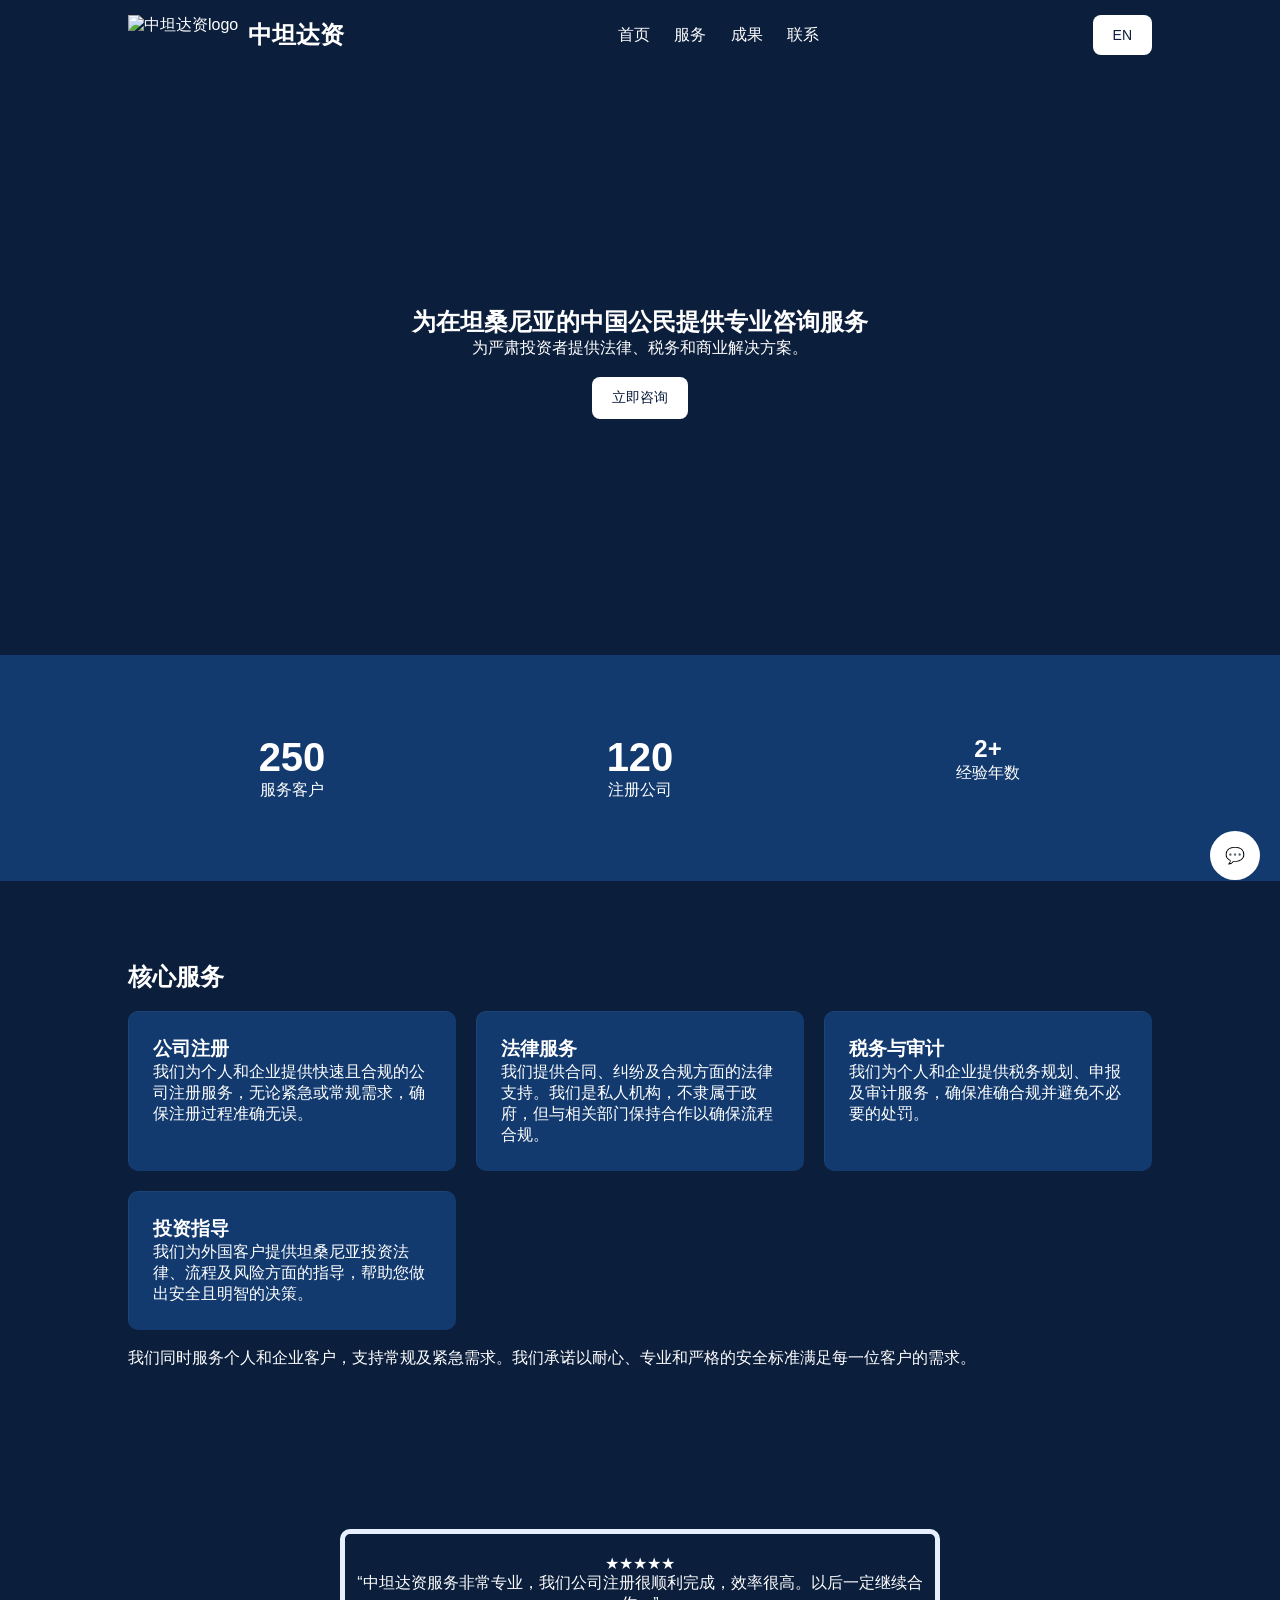
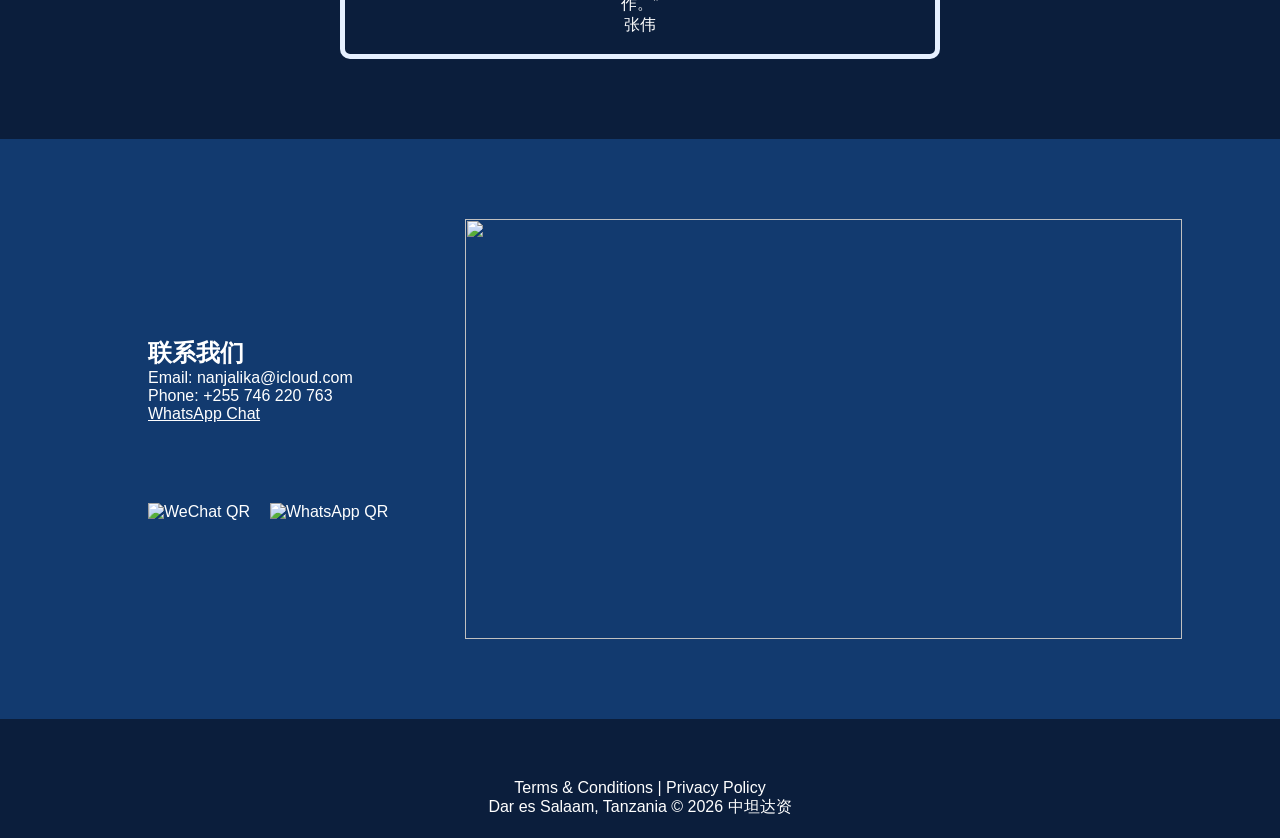
==== index.html @ 1d639d0b "Update 2" ====
<!DOCTYPE html>
<html lang="en">
<head>
  <meta charset="UTF-8">
  <meta name="viewport" content="width=device-width, initial-scale=1.0">
  <title>中坦达资 Consultancy</title>
  <link rel="stylesheet" href="style.css">
  <link rel="icon" href="images/favicon.ico" type="image/x-icon">
</head>

<body>

<header class="header">
  <div class="container flex">
    <div class="logo">
        <img src="images/logo.PNG" alt="中坦达资logo">
        <h2>中坦达资</h2>
    </div>

    <nav>
      <a href="#home" data-en="Home" data-zh="首页"></a>
      <a href="#services" data-en="Services" data-zh="服务"></a>
      <a href="#stats" data-en="Performance" data-zh="成果"></a>
      <a href="#contact" data-en="Contact" data-zh="联系"></a>
    </nav>

    <button id="langToggle">中文</button>
  </div>
</header>

<section id="home" class="hero">
  <div class="overlay">
    <h1 data-en="Professional Consultancy for Chinese Citizens in Tanzania"
        data-zh="为在坦桑尼亚的中国公民提供专业咨询服务"></h1>

    <p data-en="Legal, tax, and business solutions built for serious investors."
       data-zh="为严肃投资者提供法律、税务和商业解决方案。"></p>
<br>
    <button class="btn" onclick="openPopup()"
      data-en="Start Consultation"
      data-zh="立即咨询"></button>
  </div>
</section>

<section id="stats" class="section dark">
  <div class="container grid">
    <div class="stat">
      <h2 class="counter" data-target="250">0</h2>
      <p data-en="Clients Assisted" data-zh="服务客户"></p>
    </div>

    <div class="stat">
      <h2 class="counter" data-target="120">0</h2>
      <p data-en="Companies Registered" data-zh="注册公司"></p>
    </div>

    <div class="stat">
      <h2>2+</h2>
      <p data-en="Years Experience" data-zh="经验年数"></p>
    </div>
  </div>
</section>

<section id="services" class="section">
  <div class="container">
    <h2 data-en="Core Services" data-zh="核心服务"></h2><br>

    <div class="grid">
      <div class="card">
  <h3 data-en="Company Registration" data-zh="公司注册"></h3>
  <p data-en="We assist both individuals and companies with fast, compliant company registration in Tanzania. Whether urgent or standard cases, we ensure proper setup without errors."
     data-zh="我们为个人和企业提供快速且合规的公司注册服务，无论紧急或常规需求，确保注册过程准确无误。"></p>
</div>

<div class="card">
  <h3 data-en="Legal Services" data-zh="法律服务"></h3>
  <p data-en="We provide legal support for contracts, disputes, and compliance. We are a private firm, not part of the government, but we work closely with official institutions to ensure correct procedures."
     data-zh="我们提供合同、纠纷及合规方面的法律支持。我们是私人机构，不隶属于政府，但与相关部门保持合作以确保流程合规。"></p>
</div>

<div class="card">
  <h3 data-en="Tax & Auditing" data-zh="税务与审计"></h3>
  <p data-en="We handle tax planning, filing, and auditing for individuals and companies. Our approach ensures accuracy, compliance, and protection from unnecessary penalties."
     data-zh="我们为个人和企业提供税务规划、申报及审计服务，确保准确合规并避免不必要的处罚。"></p>
</div>

<div class="card">
  <h3 data-en="Investment Guidance" data-zh="投资指导"></h3>
  <p data-en="We guide foreign clients through Tanzania investment laws, procedures, and risks. We provide clear information so you can make safe and informed decisions."
     data-zh="我们为外国客户提供坦桑尼亚投资法律、流程及风险方面的指导，帮助您做出安全且明智的决策。"></p>
</div>
    </div><br>
    <p data-en="We serve both individuals and companies. Our services are available for normal and urgent situations. We are committed to meeting each client's needs with patience, professionalism, and strict safety standards."
   data-zh="我们同时服务个人和企业客户，支持常规及紧急需求。我们承诺以耐心、专业和严格的安全标准满足每一位客户的需求。"></p>
  </div>
</section>

<section class="section">
  <div class="container">

    <div class="testimonial-box">

      <div class="testimonial active">
        <div class="stars">★★★★★</div>
        <p>“中坦达资服务非常专业，我们公司注册很顺利完成，效率很高。以后一定继续合作。”</p>
        <div class="user"><div class="avatar"></div><span>张伟</span></div>
      </div>

      <div class="testimonial">
        <div class="stars">★★★★★</div>
        <p>“他们很耐心，一步一步帮我处理问题，让人很放心。”</p>
        <div class="user"><div class="avatar"></div><span>李强</span></div>
      </div>

      <div class="testimonial">
        <div class="stars">★★★★★</div>
        <p>“Very reliable service. They handled everything correctly.”</p>
        <div class="user"><div class="avatar"></div><span>Mr. Liu</span></div>
      </div>

    </div>
  </div>
</section>
<section id="contact" class="section dark">
  <div class="container contact-grid">

    <!-- LEFT SIDE -->
    <div class="left">

      <!-- ROW 1: CONTACT DETAILS -->
      <div class="contact-info">
        <h2 data-en="Contact Us" data-zh="联系我们"></h2>

        <p>Email: nanjalika@icloud.com</p>
        <p>Phone: +255 746 220 763</p>
        <p>
          <a href="https://wa.me/255746220763" target="_blank">
            WhatsApp Chat
          </a>
        </p>
      </div>

      <!-- ROW 2: QR CODES -->
      <div class="qr-section">
        <div>
          <img src="images/logo.PNG" alt="WeChat QR">
        </div>

        <div>
    
          <img src="images/wechat-qr.jpg" alt="WhatsApp QR">
        </div>
      </div>

    </div>

    <!-- RIGHT SIDE (70%) -->
    <div class="right">
      <div class="slider">
        <img src="images/2.jpeg" class="slide active">
        <img src="images/3.jpeg" class="slide">
        <img src="images/4.jpeg" class="slide">
      </div>
    </div>

  </div>
</section>

<footer class="footer">
  <p>
    <a href="#" onclick="openTerms()">Terms & Conditions</a> |
    <a href="#" onclick="openPrivacy()">Privacy Policy</a>
  </p>
   <p>Dar es Salaam, Tanzania  © 2026 中坦达资</p>
</footer>

<div class="chat-btn" onclick="openPopup()">💬</div>

<div id="popup" class="popup">
  <div class="popup-content">
    <span onclick="closePopup()" class="close">×</span>

    <h3 data-en="Consultation Form" data-zh="咨询表"></h3>

    <form action="https://formspree.io/f/mgopzdqa" method="POST">
      <input type="text" name="name" placeholder="Name / 姓名" required>
      <input type="email" name="email" placeholder="Email / 邮箱" required>
      <textarea name="message" placeholder="Message / 信息" required></textarea>

      <input type="hidden" name="_subject" value="New Inquiry - 中坦达资">

      <button type="submit">Submit</button>
    </form>

  </div>
</div>
<div id="termsPopup" class="popup">
  <div class="popup-content large">
    <span class="close" onclick="closeTerms()">×</span>
    <h3>Terms & Conditions</h3><br><br>
    <p>
      This company is a private consultancy firm. We are not a government entity. <br> <br>
      We provide advisory and assistance services based on Tanzanian laws and regulations. <br><br>
      Clients are responsible for providing accurate information. <br><br>We are not liable for
      delays caused by external institutions.
    </p>
  </div>
</div>

<div id="privacyPopup" class="popup">
  <div class="popup-content large">
    <span class="close" onclick="closePrivacy()">×</span>
    <h3>Privacy Policy</h3><br><br>
    <p>
      We collect client information only for service delivery. <br><br>We do not sell or share
      your data with third parties. <br><br>All information is handled with strict confidentiality
      and security standards.
    </p>
  </div>
</div>
<script src="script.js"></script>
</body>
</html>
---- style.css ----
:root {
    --navy: #0b1e3c;
    --navy-light: #123a6f;
    --paleblue: #e6f0ff;
    --white: #ffffff;
}
.logo{
    display:flex;
    align-items:center;
}
.footer a{
    color:var(--white);
    text-decoration:none;
}
.logo img{
    height:40px;
    margin-right:10px;
}
*{margin:0;padding:0;box-sizing:border-box;font-family:Arial}

body{background:var(--navy);
    color:var(--white);}


.container{width:90%;margin:auto}

.flex{display:flex;justify-content:space-between;align-items:center}

.header{background:var(--navy);padding:15px 0;position:sticky;top:0;z-index:1000}

nav a{
  margin:0 10px;
  color:var(--white);
  text-decoration:none
}

.hero{
  height:65vh;
  background:linear-gradient(rgba(11,30,60,0.8),rgba(11,30,60,0.9)), url('images/1.jpg')no-repeat center center / cover;
  display:flex;
  justify-content:center;
  align-items:center;
  text-align:center
}

.btn{padding:12px 25px;background:var(--white);color:var(--navy);border:none;cursor:pointer}

.section{padding:80px 0}

.dark{background:var(--navy-light)} 
.grid{display:grid;grid-template-columns:repeat(auto-fit,minmax(250px,1fr));gap:20px}

.card{background:var(--navy-light);padding:25px}

.stat{text-align:center}

.counter{font-size:40px}

.footer{text-align:center;padding:20px;background:var(--navy);margin-top:40px       }

.chat-btn{
position:fixed;
bottom:20px;
right:20px;
background:var(--white);
color:var(--navy);
padding:15px;
border-radius:50%;
cursor:pointer;
}

.popup{
display:none;
position:fixed;
top:0;
left:0;
width:100%;
height:100%;
background:var(--navy);
}

.popup-content{
background:var(--navy-light);
padding:50px;
width:300px;
margin:10% auto;
text-align:center;
border-radius: 5px;

}

.popup-content input, textarea{
width:100%;
margin:10px 0;
padding:10px;
border-radius: 5px;
}

.close{cursor:pointer;float:right}

.contact-methods{margin-top:20px}

.contact-methods a{
  color:var(--white);
  text-decoration:underline
}

.qr-section{display:flex;gap:20px;margin-top:20px}

.qr-section img{
width:120px;
height:120px;
background:var(--navy-light);
}
/* GRID LAYOUT 30% / 70% */
.contact-grid{
  display:grid;
  grid-template-columns:30% 70%;
  gap:30px;
  align-items:center;
}

/* LEFT SIDE */
.left{
  display:flex;
  flex-direction:column;
  gap:20px;
}

.contact-info{
  background:var(--navy-light);
  padding:20px;
}

.contact-info a{
  color:var(--white);
  text-decoration:underline;
}

/* QR CODES */
.qr-section{
  display:flex;
  gap:20px;
  background:var(--navy-light);
  padding:20px;
}

.qr-section div{
  text-align:center;
}

.qr-section img{
  width:120px;
  height:120px;
  object-fit:cover;
}

/* RIGHT SIDE SLIDER */
.right{
  position:relative;
  height:420px;
}

.slider{
  position:relative;
  width:100%;
  height:100%;
  overflow:hidden;
}

.slide{
  position:absolute;
  width:100%;
  height:100%;
  object-fit:cover;
  opacity:0;
  transition:opacity 0.8s ease;
}

.slide.active{
  opacity:1;
}

/* MOBILE */
@media(max-width:768px){
  .contact-grid{
    grid-template-columns:1fr;
  }
  .hero{
    height:90vh;
  }

  .right{
    height:250px;
  }

  .qr-section{
    justify-content: center;
    align-items:center;
    gap: 100px;
  }
}
.testimonial-box{
  position:relative;
  max-width:600px;
  margin:auto;
  height:130px;
  border: #e6f0ff solid 5px;
  padding-top: 20px;
border-radius: 10px;
}

.testimonial{
  position:absolute;
  width:100%;
  opacity:0;
  transform:translateY(10px);
  transition:all 0.8s ease;
  text-align:center;
  justify-content: center;
}

.testimonial.active{
  opacity:1;
  transform:translateY(0);
}

.container{
    width:80%;
    margin:auto;
}
/* GLOBAL BUTTON STYLE */
button,
.btn,
input[type="submit"]{
  background:var(--white);
  color:var(--navy);
  border:none;
  padding:12px 20px;
  border-radius:8px;
  cursor:pointer;
  font-size:14px;
  transition:all 0.3s ease;
}

/* HOVER EFFECT */
button:hover,
.btn:hover,
input[type="submit"]:hover{
  background:var(--pale-blue);
  color: #e6f0ff;
  transform:translateY(-2px);
  border: #e6f0ff solid 1px;
}

/* ACTIVE CLICK */
button:active,
.btn:active,
input[type="submit"]:active{
  transform:scale(0.98);
}

/* OPTIONAL: BORDER STYLE BUTTON */
.btn-outline{
  background:transparent;
  color:var(--white);
  border:1px solid var(--white);
}

.btn-outline:hover{
  background:var(--white);
  color:var(--navy);
}
/* SERVICE CARDS */
.card{
  background:var(--navy-light);
  padding:25px;
  border-radius:10px;
  transition:all 0.3s ease;
  cursor:pointer;
  position:relative;
  overflow:hidden;
}

/* HOVER EFFECT */
.card:hover{
  transform:translateY(-5px);
  background:var(--navy);
  border: #e6f0ff solid 1px;
}

/* SUBTLE BORDER GLOW */
.card::before{
  content:"";
  position:absolute;
  top:0;
  left:0;
  width:100%;
  height:100%;
  border:1px solid rgba(255,255,255,0.05);
  border-radius:10px;
  pointer-events:none;
}
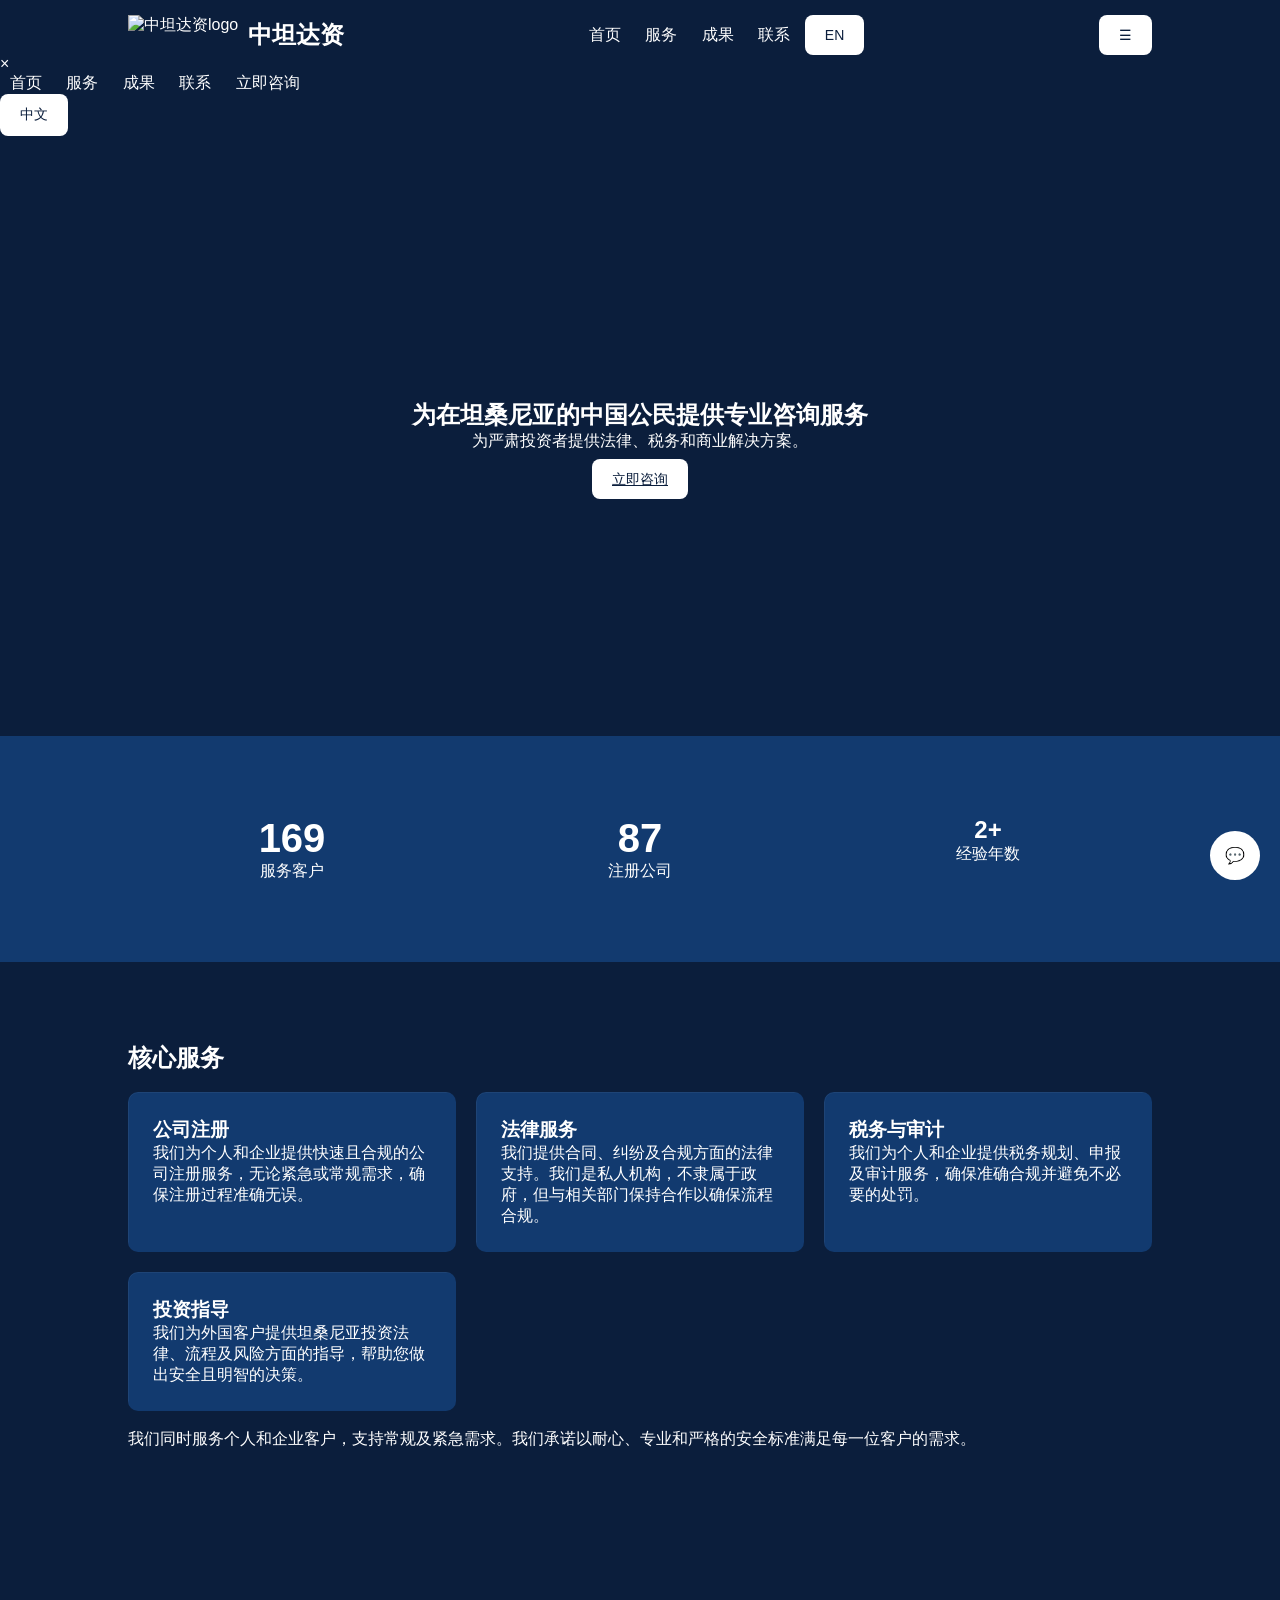
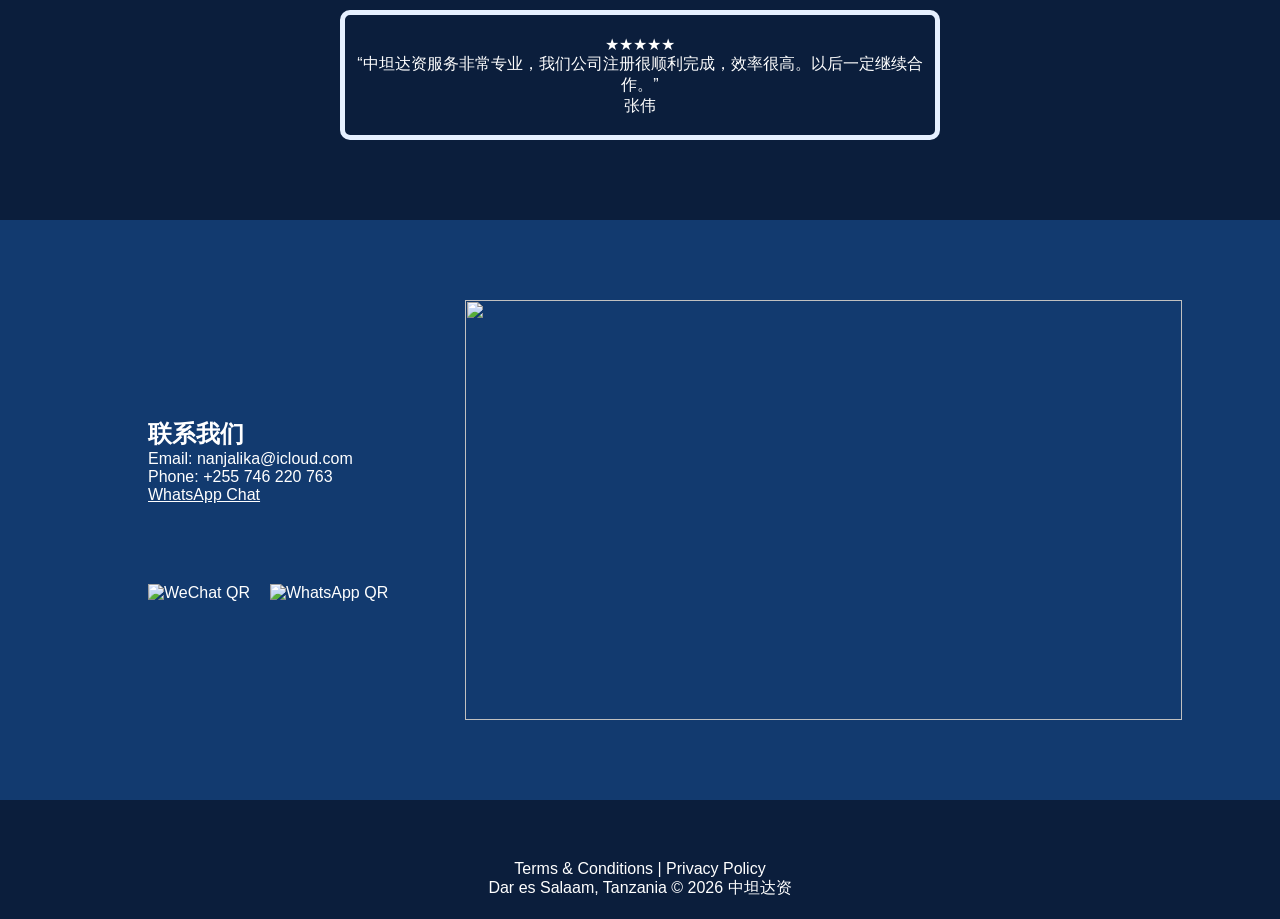
==== commit 6d2223ef: "Code refresh basing on previous commitments." ====
--- a/index.html
+++ b/index.html
@@ -3,7 +3,21 @@
 <head>
   <meta charset="UTF-8">
   <meta name="viewport" content="width=device-width, initial-scale=1.0">
-  <title>中坦达资 Consultancy</title>
+  <title>中坦达资 | BUSINESS CONSULTANCY FIRM</title>
+
+<meta name="description" content="中坦达资是一家位于坦桑尼亚的专业咨询公司，专注为在坦或计划进入坦桑尼亚发展的中国公民和企业提供全面支持。我们提供公司注册、法律服务、税务与审计以及投资咨询服务。作为熟悉本地法律与政策的坦桑尼亚团队，我们在复杂或紧急情况下为客户提供可靠、高效的解决方案。">
+
+<meta name="keywords" content="坦桑尼亚咨询, 中国人在坦桑尼亚, 公司注册坦桑尼亚, 坦桑尼亚法律服务, 税务审计, 投资咨询, 中坦达资, Tanzania consultancy Chinese">
+
+<meta name="author" content="中坦达资">
+
+<meta property="og:title" content="中坦达资 | BUSINESS CONSULTANCY FIRM">
+<meta property="og:description" content="为在坦桑尼亚的中国公民和企业提供专业咨询服务，包括公司注册、法律、税务及投资指导。">
+<meta property="og:type" content="website">
+<meta property="og:url" content="https://nanjalika.github.io/cn.tz/">
+<meta property="og:image" content="https://nanjalika.github.io/cn.tz/images/logo.PNG">
+
+<link rel="canonical" href="https://nanjalika.github.io/cn.tz/">
   <link rel="stylesheet" href="style.css">
   <link rel="icon" href="images/favicon.ico" type="image/x-icon">
 </head>
@@ -13,7 +27,7 @@
 <header class="header">
   <div class="container flex">
     <div class="logo">
-        <img src="images/logo.PNG" alt="中坦达资logo">
+        <img src="images/logo.png" alt="中坦达资logo">
         <h2>中坦达资</h2>
     </div>
 
@@ -22,10 +36,30 @@
       <a href="#services" data-en="Services" data-zh="服务"></a>
       <a href="#stats" data-en="Performance" data-zh="成果"></a>
       <a href="#contact" data-en="Contact" data-zh="联系"></a>
+          <button id="langToggle">中文</button>
     </nav>
 
-    <button id="langToggle">中文</button>
-  </div>
+     <button id="hamburger">☰</button>
+  </div>
+  <div id="mobileMenu" class="mobile-menu">
+
+  <div class="mobile-content">
+
+    <span class="close-menu" onclick="closeMenu()">×</span>
+
+    <nav class="mobile-nav">
+      <a href="#home" data-en="Home" data-zh="首页" onclick="closeMenu()"></a>
+      <a href="#services" data-en="Services" data-zh="服务" onclick="closeMenu()"></a>
+      <a href="#stats" data-en="Performance" data-zh="成果" onclick="closeMenu()"></a>
+      <a href="#contact" data-en="Contact" data-zh="联系" onclick="closeMenu()"></a>
+      <a href="consultancy.html" data-en="Start Consultation" data-zh="立即咨询" onclick="closeMenu()"></a>
+    </nav>
+
+    <button id="langToggleMobile">中文</button>
+
+  </div>
+
+</div>  
 </header>
 
 <section id="home" class="hero">
@@ -36,21 +70,20 @@
     <p data-en="Legal, tax, and business solutions built for serious investors."
        data-zh="为严肃投资者提供法律、税务和商业解决方案。"></p>
 <br>
-    <button class="btn" onclick="openPopup()"
-      data-en="Start Consultation"
-      data-zh="立即咨询"></button>
+      <a href="consultancy.html" class="btn lang" data-en="Start Consultation"
+      data-zh="立即咨询"></a>
   </div>
 </section>
 
 <section id="stats" class="section dark">
   <div class="container grid">
     <div class="stat">
-      <h2 class="counter" data-target="250">0</h2>
+      <h2 class="counter" data-target="169">0</h2>
       <p data-en="Clients Assisted" data-zh="服务客户"></p>
     </div>
 
     <div class="stat">
-      <h2 class="counter" data-target="120">0</h2>
+      <h2 class="counter" data-target="87">0</h2>
       <p data-en="Companies Registered" data-zh="注册公司"></p>
     </div>
 
@@ -143,7 +176,7 @@
       <!-- ROW 2: QR CODES -->
       <div class="qr-section">
         <div>
-          <img src="images/logo.PNG" alt="WeChat QR">
+          <img src="images/logo.png" alt="WeChat QR">
         </div>
 
         <div>
@@ -157,7 +190,7 @@
     <!-- RIGHT SIDE (70%) -->
     <div class="right">
       <div class="slider">
-        <img src="images/2.jpeg" class="slide active">
+        <img src="images/2.jpg" class="slide active">
         <img src="images/3.jpeg" class="slide">
         <img src="images/4.jpeg" class="slide">
       </div>
@@ -220,4 +253,4 @@
 </div>
 <script src="script.js"></script>
 </body>
-</html>+</html>
--- a/style.css
+++ b/style.css
@@ -16,17 +16,35 @@
     height:40px;
     margin-right:10px;
 }
-*{margin:0;padding:0;box-sizing:border-box;font-family:Arial}
+*{
+  margin:0;
+  padding:0;
+  box-sizing:border-box;
+  font-family:Arial
+}
 
 body{background:var(--navy);
     color:var(--white);}
 
 
-.container{width:90%;margin:auto}
-
-.flex{display:flex;justify-content:space-between;align-items:center}
-
-.header{background:var(--navy);padding:15px 0;position:sticky;top:0;z-index:1000}
+.container{
+  width:90%;
+  margin:auto
+}
+
+.flex{
+  display:flex;
+  justify-content:space-between;
+  align-items:center
+}
+
+.header{
+  background:var(--navy);
+  padding:15px 0;
+  position:sticky;
+  top:0;
+  z-index:1000
+}
 
 nav a{
   margin:0 10px;
@@ -43,20 +61,36 @@
   text-align:center
 }
 
-.btn{padding:12px 25px;background:var(--white);color:var(--navy);border:none;cursor:pointer}
-
 .section{padding:80px 0}
 
-.dark{background:var(--navy-light)} 
-.grid{display:grid;grid-template-columns:repeat(auto-fit,minmax(250px,1fr));gap:20px}
-
-.card{background:var(--navy-light);padding:25px}
-
-.stat{text-align:center}
-
-.counter{font-size:40px}
-
-.footer{text-align:center;padding:20px;background:var(--navy);margin-top:40px       }
+.dark{
+  background:var(--navy-light)
+} 
+.grid{
+  display:grid;
+  grid-template-columns:repeat(auto-fit,minmax(250px,1fr));
+  gap:20px
+}
+
+.card{
+  background:var(--navy-light);
+  padding:25px
+}
+
+.stat{
+  text-align:center
+}
+
+.counter{
+  font-size:40px
+}
+
+.footer{
+  text-align:center;
+  padding:20px;
+  background:var(--navy);
+  margin-top:40px
+}
 
 .chat-btn{
 position:fixed;
@@ -96,16 +130,25 @@
 border-radius: 5px;
 }
 
-.close{cursor:pointer;float:right}
-
-.contact-methods{margin-top:20px}
+.close{
+  cursor:pointer;
+  float:right
+}
+
+.contact-methods{
+  margin-top:20px
+}
 
 .contact-methods a{
   color:var(--white);
   text-decoration:underline
 }
 
-.qr-section{display:flex;gap:20px;margin-top:20px}
+.qr-section{
+  display:flex;
+  gap:20px;
+  margin-top:20px
+}
 
 .qr-section img{
 width:120px;
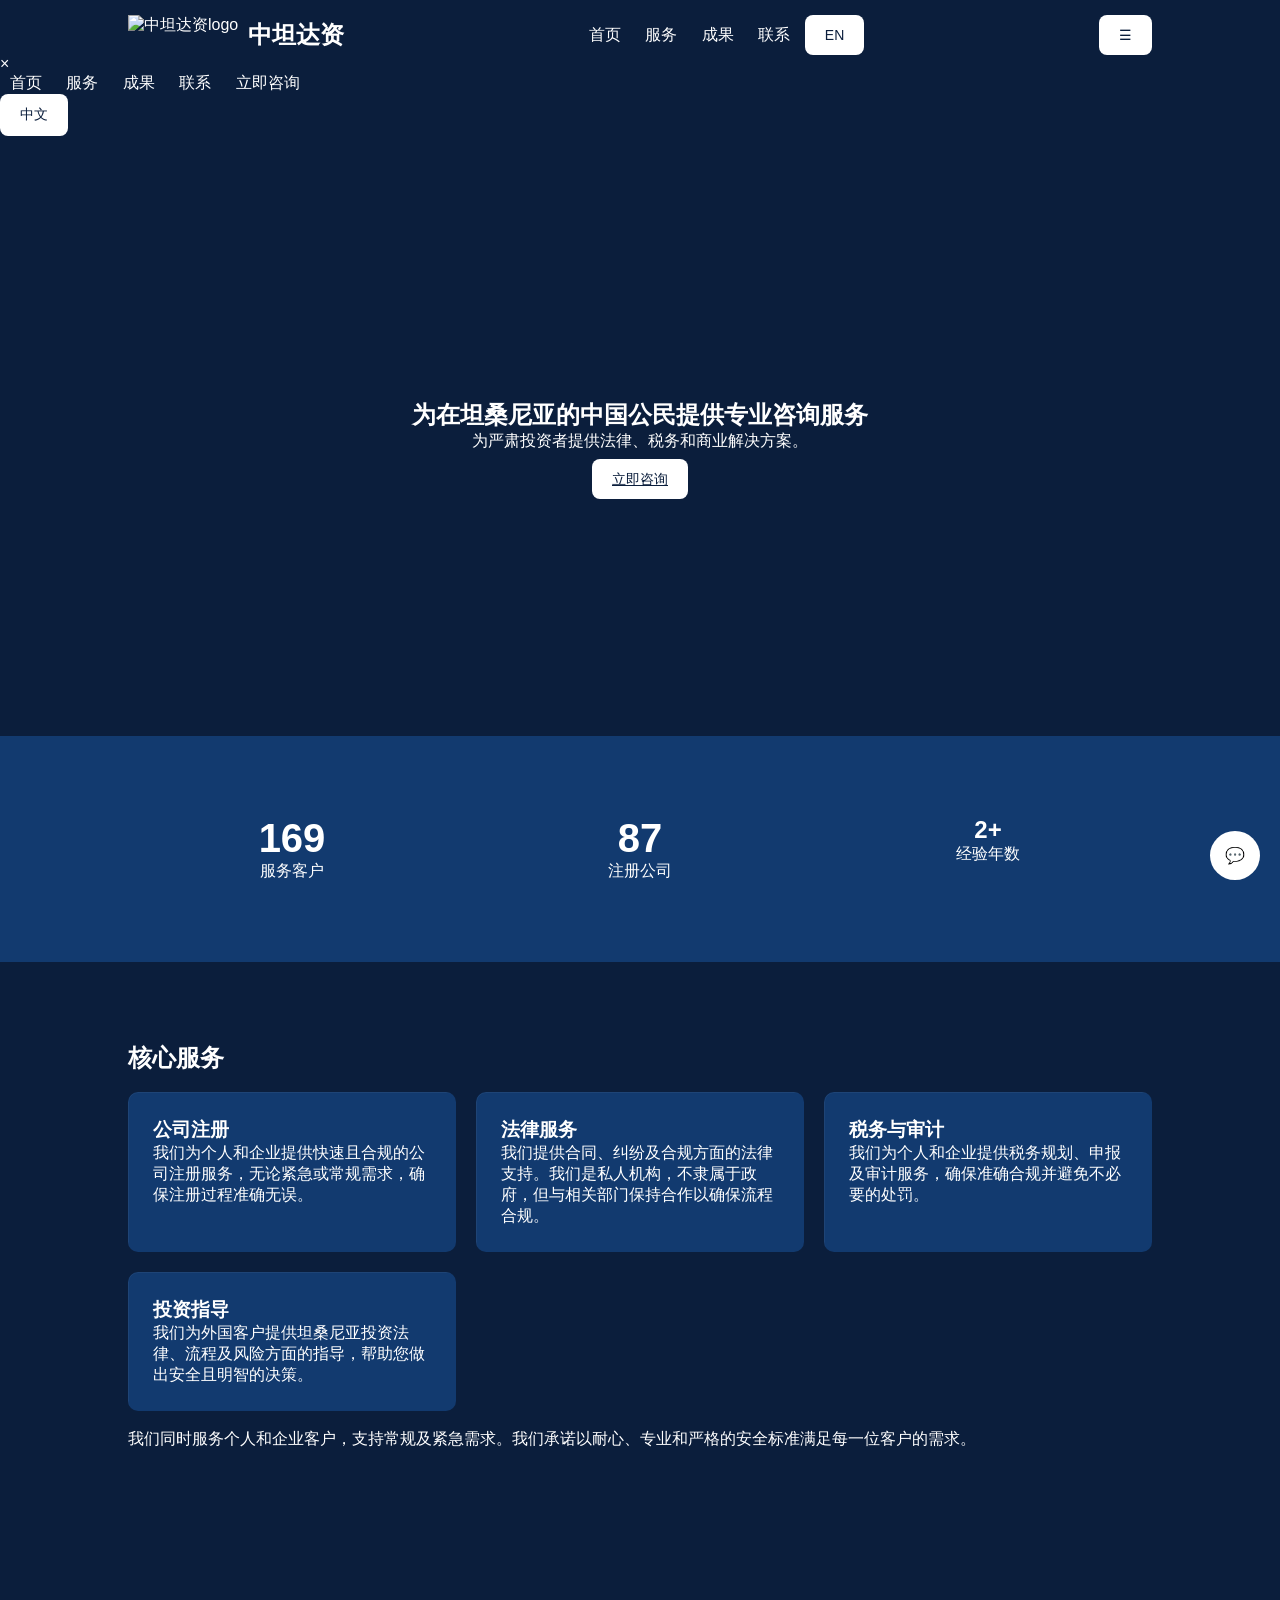
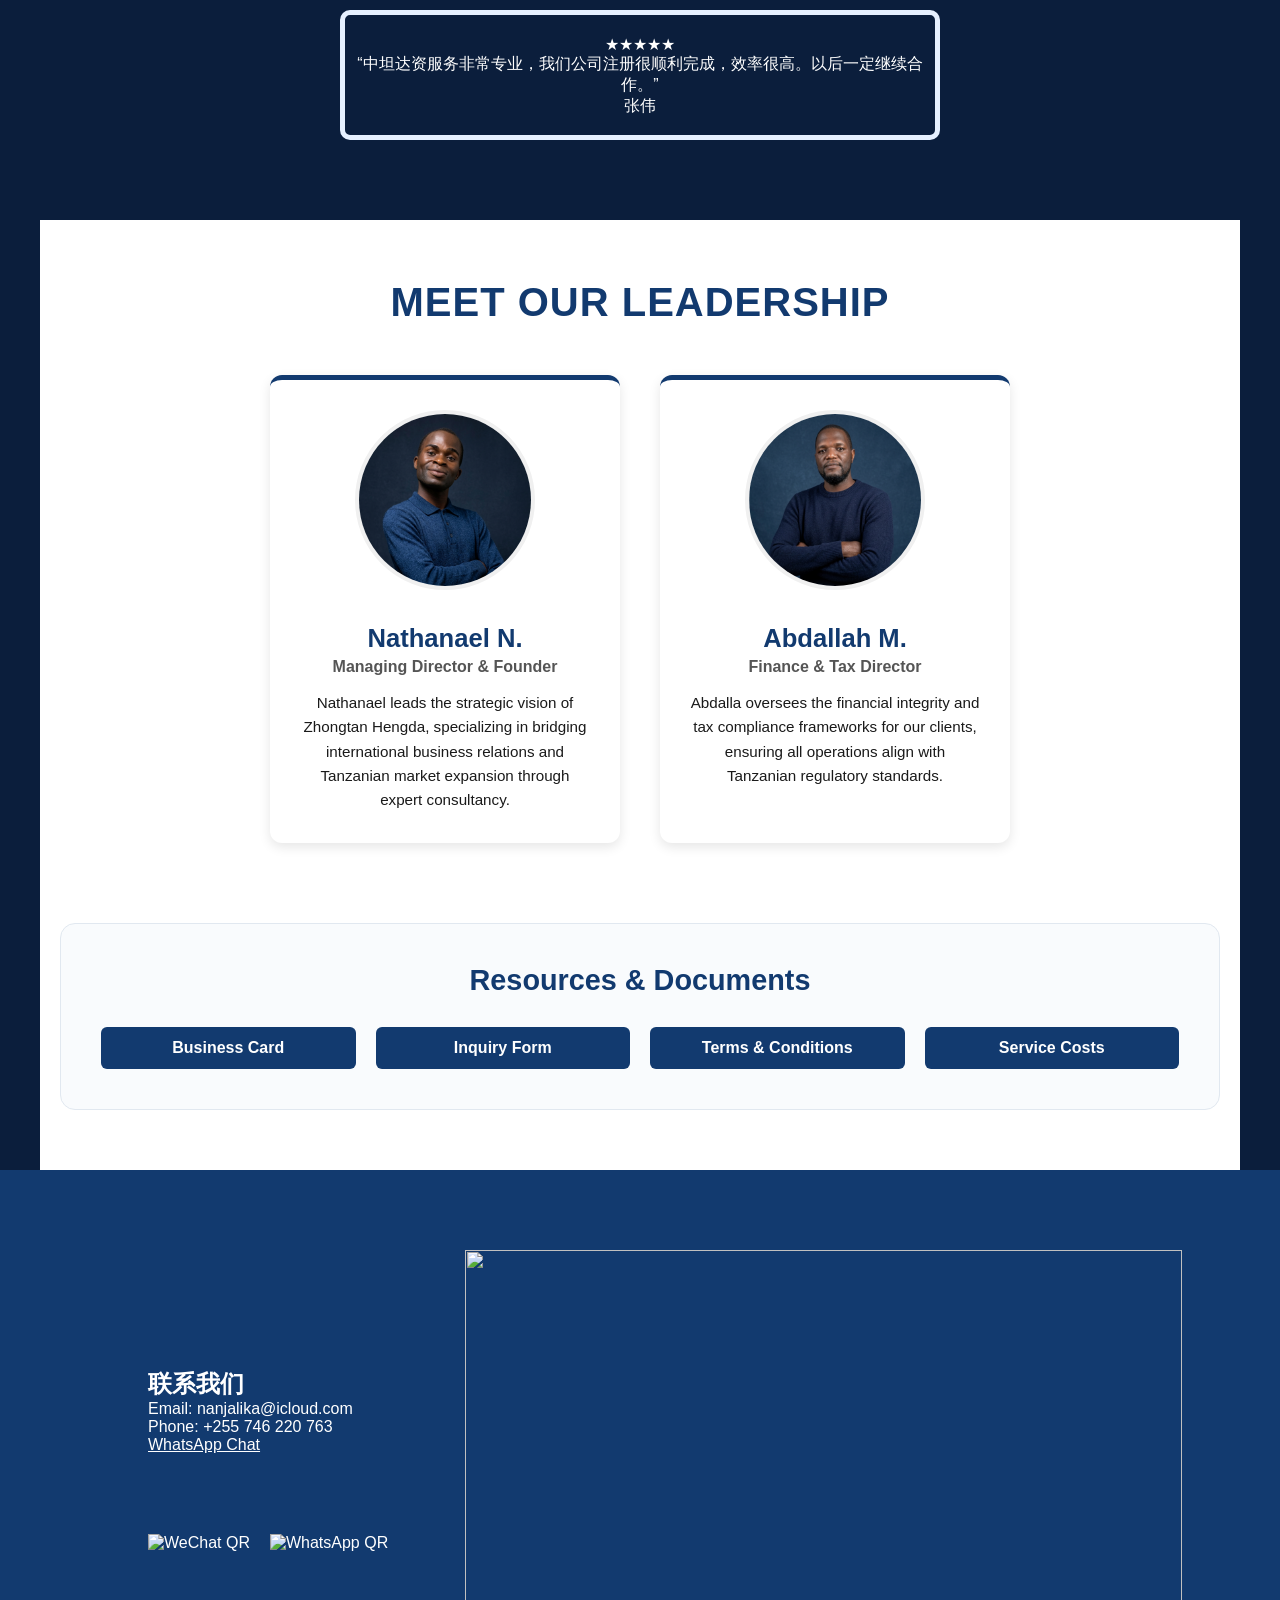
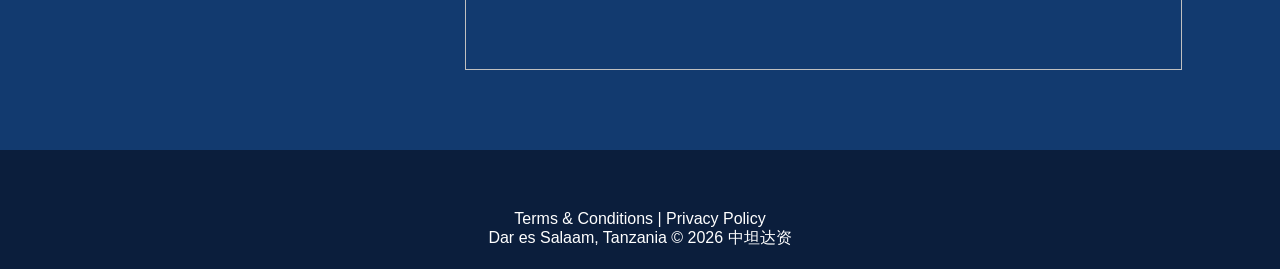
==== commit 70fed0c9: "proper file relocation." ====
--- a/index.html
+++ b/index.html
@@ -20,6 +20,129 @@
 <link rel="canonical" href="https://nanjalika.github.io/cn.tz/">
   <link rel="stylesheet" href="style.css">
   <link rel="icon" href="images/favicon.ico" type="image/x-icon">
+  <style>
+        /* --- CSS STYLES --- */
+        :root {
+            --primary-blue: #123a6f;
+            --text-black: #1a1a1a;
+            --bg-white: #ffffff;
+            --shadow: 0 4px 12px rgba(0, 0, 0, 0.1);
+        }
+
+        #team-download-division {
+            font-family: 'Segoe UI', Tahoma, Geneva, Verdana, sans-serif;
+            background-color: var(--bg-white);
+            color: var(--text-black);
+            padding: 60px 20px;
+            max-width: 1200px;
+            margin: 0 auto;
+        }
+
+        .section-title {
+            text-align: center;
+            color: var(--primary-blue);
+            font-size: 2.5rem;
+            margin-bottom: 50px;
+            text-transform: uppercase;
+            letter-spacing: 1px;
+        }
+
+        /* Team Grid Layout */
+        .team-container {
+            display: flex;
+            justify-content: center;
+            gap: 40px;
+            flex-wrap: wrap;
+            margin-bottom: 80px;
+        }
+
+        .member-card {
+            background: var(--bg-white);
+            border-radius: 12px;
+            box-shadow: var(--shadow);
+            width: 350px;
+            text-align: center;
+            padding: 30px;
+            transition: transform 0.3s ease;
+            border-top: 5px solid var(--primary-blue);
+        }
+
+        .member-card:hover {
+            transform: translateY(-10px);
+        }
+
+        .member-photo {
+            width: 180px;
+            height: 180px;
+            border-radius: 50%;
+            object-fit: cover;
+            margin-bottom: 20px;
+            border: 4px solid #f0f0f0;
+        }
+
+        .member-name {
+            color: var(--primary-blue);
+            font-size: 1.6rem;
+            margin: 10px 0 5px 0;
+        }
+
+        .member-position {
+            font-weight: bold;
+            color: #555;
+            margin-bottom: 15px;
+            display: block;
+        }
+
+        .member-desc {
+            font-size: 0.95rem;
+            line-height: 1.6;
+            color: var(--text-black);
+        }
+
+        /* Downloadables Section */
+        .downloads-box {
+            background-color: #f9fbfd;
+            border: 1px solid #e1e8f0;
+            border-radius: 15px;
+            padding: 40px;
+            text-align: center;
+        }
+
+        .downloads-title {
+            color: var(--primary-blue);
+            margin-bottom: 30px;
+            font-size: 1.8rem;
+        }
+
+        .download-grid {
+            display: grid;
+            grid-template-columns: repeat(auto-fit, minmax(200px, 1fr));
+            gap: 20px;
+        }
+
+        .btn-download {
+            display: inline-block;
+            padding: 12px 20px;
+            background-color: var(--primary-blue);
+            color: white;
+            text-decoration: none;
+            border-radius: 6px;
+            font-weight: 600;
+            transition: background 0.3s;
+        }
+
+        .btn-download:hover {
+            background-color: #0d2a52;
+        }
+
+        /* Translation Toggle Helper (Hidden by default unless translation script is active) */
+        [lang="zh"] { display: none; }
+        
+        /* If your translation formula uses a class like .show-zh */
+        .chinese-mode [lang="en"] { display: none; }
+        .chinese-mode [lang="zh"] { display: block; }
+
+    </style>
 </head>
 
 <body>
@@ -154,6 +277,68 @@
     </div>
   </div>
 </section>
+<section id="team-download-division">
+    <h2 class="section-title">
+        <span lang="en">Meet Our Leadership</span>
+        <span lang="zh">会见我们的领导团队</span>
+    </h2>
+
+    <div class="team-container">
+        
+        <div class="member-card">
+            <img src="images/nathanael.png" alt="Nathanael" class="member-photo">
+            <h3 class="member-name">Nathanael N.</h3>
+            <span class="member-position">
+                <span lang="en">Managing Director & Founder</span>
+                <span lang="zh">董事总经理兼创始人</span>
+            </span>
+            <p class="member-desc">
+                <span lang="en">Nathanael leads the strategic vision of Zhongtan Hengda, specializing in bridging international business relations and Tanzanian market expansion through expert consultancy.</span>
+                <span lang="zh">Nathanael 领导中坦恒达的战略愿景，专门通过专家咨询架起国际业务关系与坦桑尼亚市场扩张的桥梁。</span>
+            </p>
+        </div>
+
+        <div class="member-card">
+            <img src="images/abdallah.png" alt="Abdallah" class="member-photo">
+            <h3 class="member-name">Abdallah M.</h3>
+            <span class="member-position">
+                <span lang="en">Finance & Tax Director</span>
+                <span lang="zh">财务与税务总监</span>
+            </span>
+            <p class="member-desc">
+                <span lang="en">Abdalla oversees the financial integrity and tax compliance frameworks for our clients, ensuring all operations align with Tanzanian regulatory standards.</span>
+                <span lang="zh">Abdalla 负责监督客户的财务诚信和税务合规框架，确保所有业务均符合坦桑尼亚监管标准。</span>
+            </p>
+        </div>
+
+    </div>
+
+    <div class="downloads-box">
+        <h3 class="downloads-title">
+            <span lang="en">Resources & Documents</span>
+            <span lang="zh">资源与文档</span>
+        </h3>
+        <div class="download-grid">
+            <a href="images/business-card.pdf" download class="btn-download">
+                <span lang="en">Business Card</span>
+                <span lang="zh">名片下载</span>
+            </a>
+            <a href="inquiry-form.pdf" download class="btn-download">
+                <span lang="en">Inquiry Form</span>
+                <span lang="zh">咨询表</span>
+            </a>
+            <a href="terms-and-conditions.pdf" download class="btn-download">
+                <span lang="en">Terms & Conditions</span>
+                <span lang="zh">条款和条件</span>
+            </a>
+            <a href="service-costs.pdf" download class="btn-download">
+                <span lang="en">Service Costs</span>
+                <span lang="zh">服务费用</span>
+            </a>
+        </div>
+    </div>
+</section>
+
 <section id="contact" class="section dark">
   <div class="container contact-grid">
 
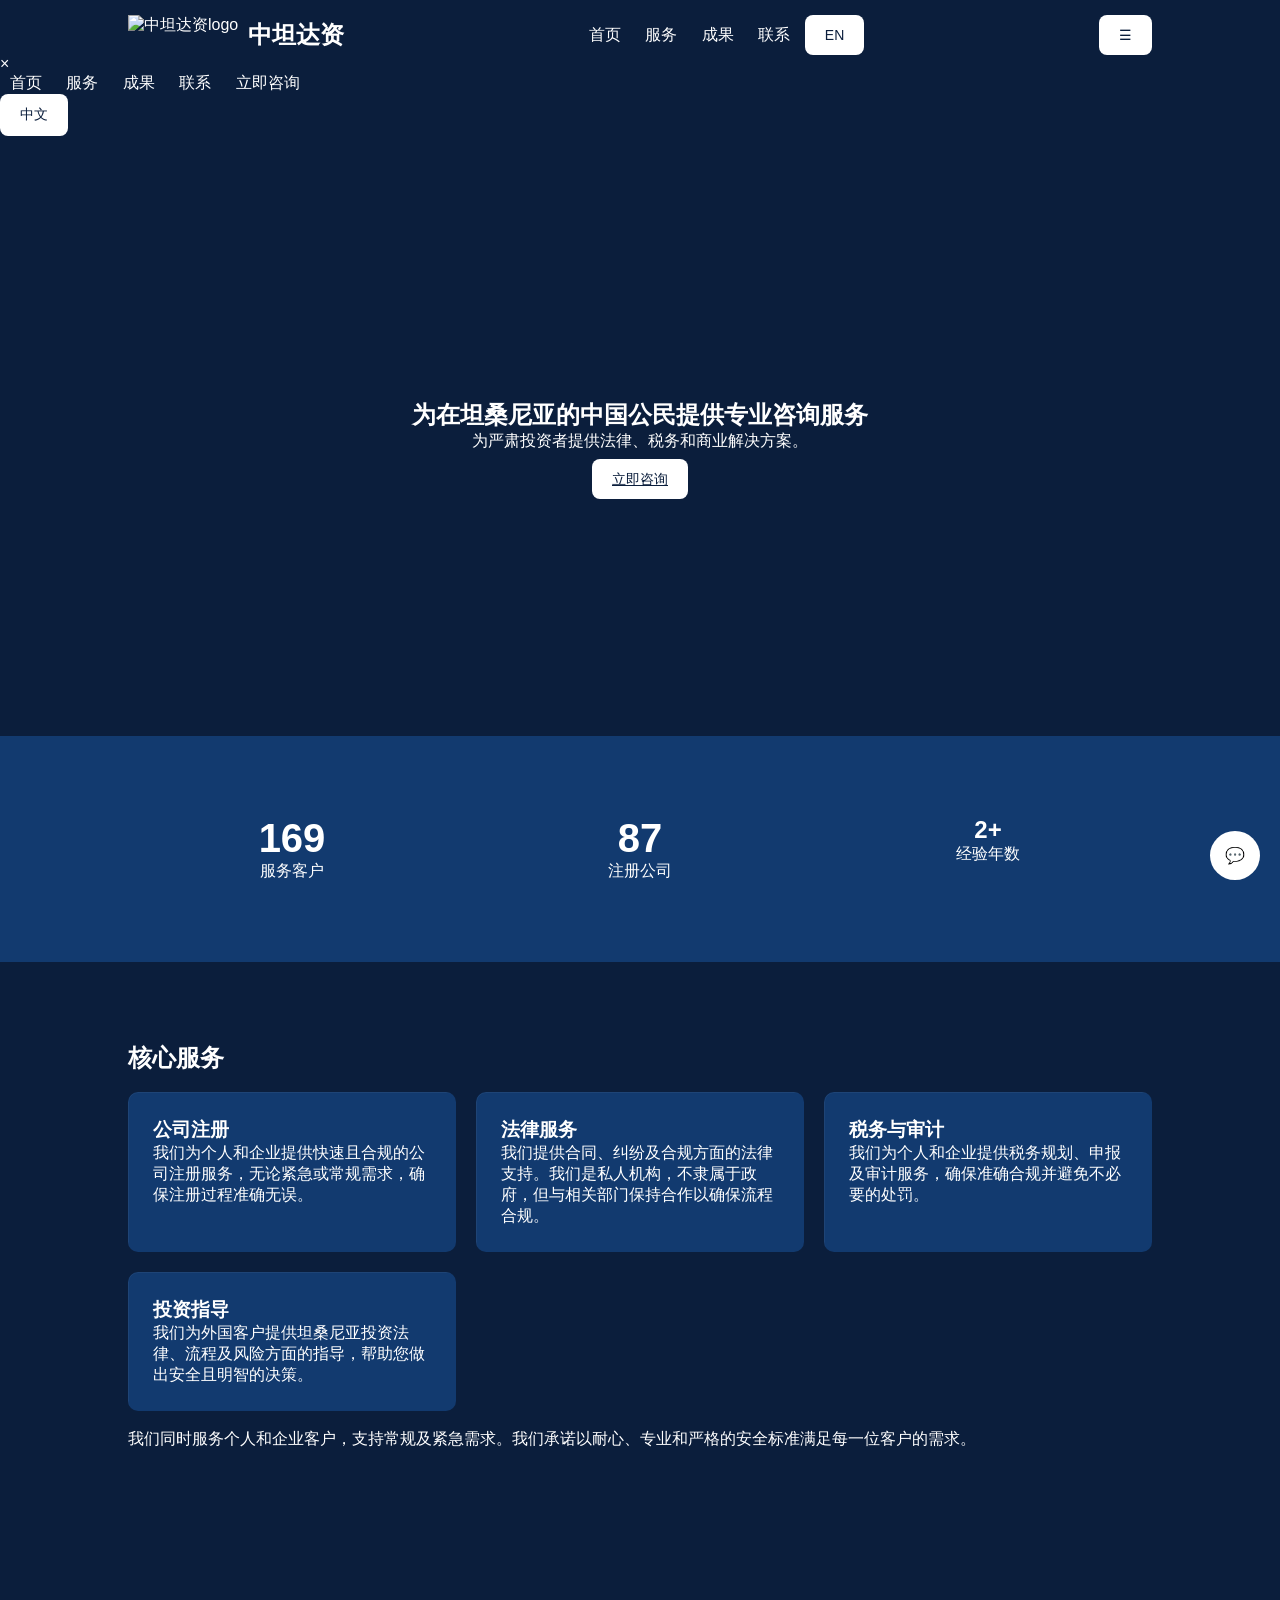
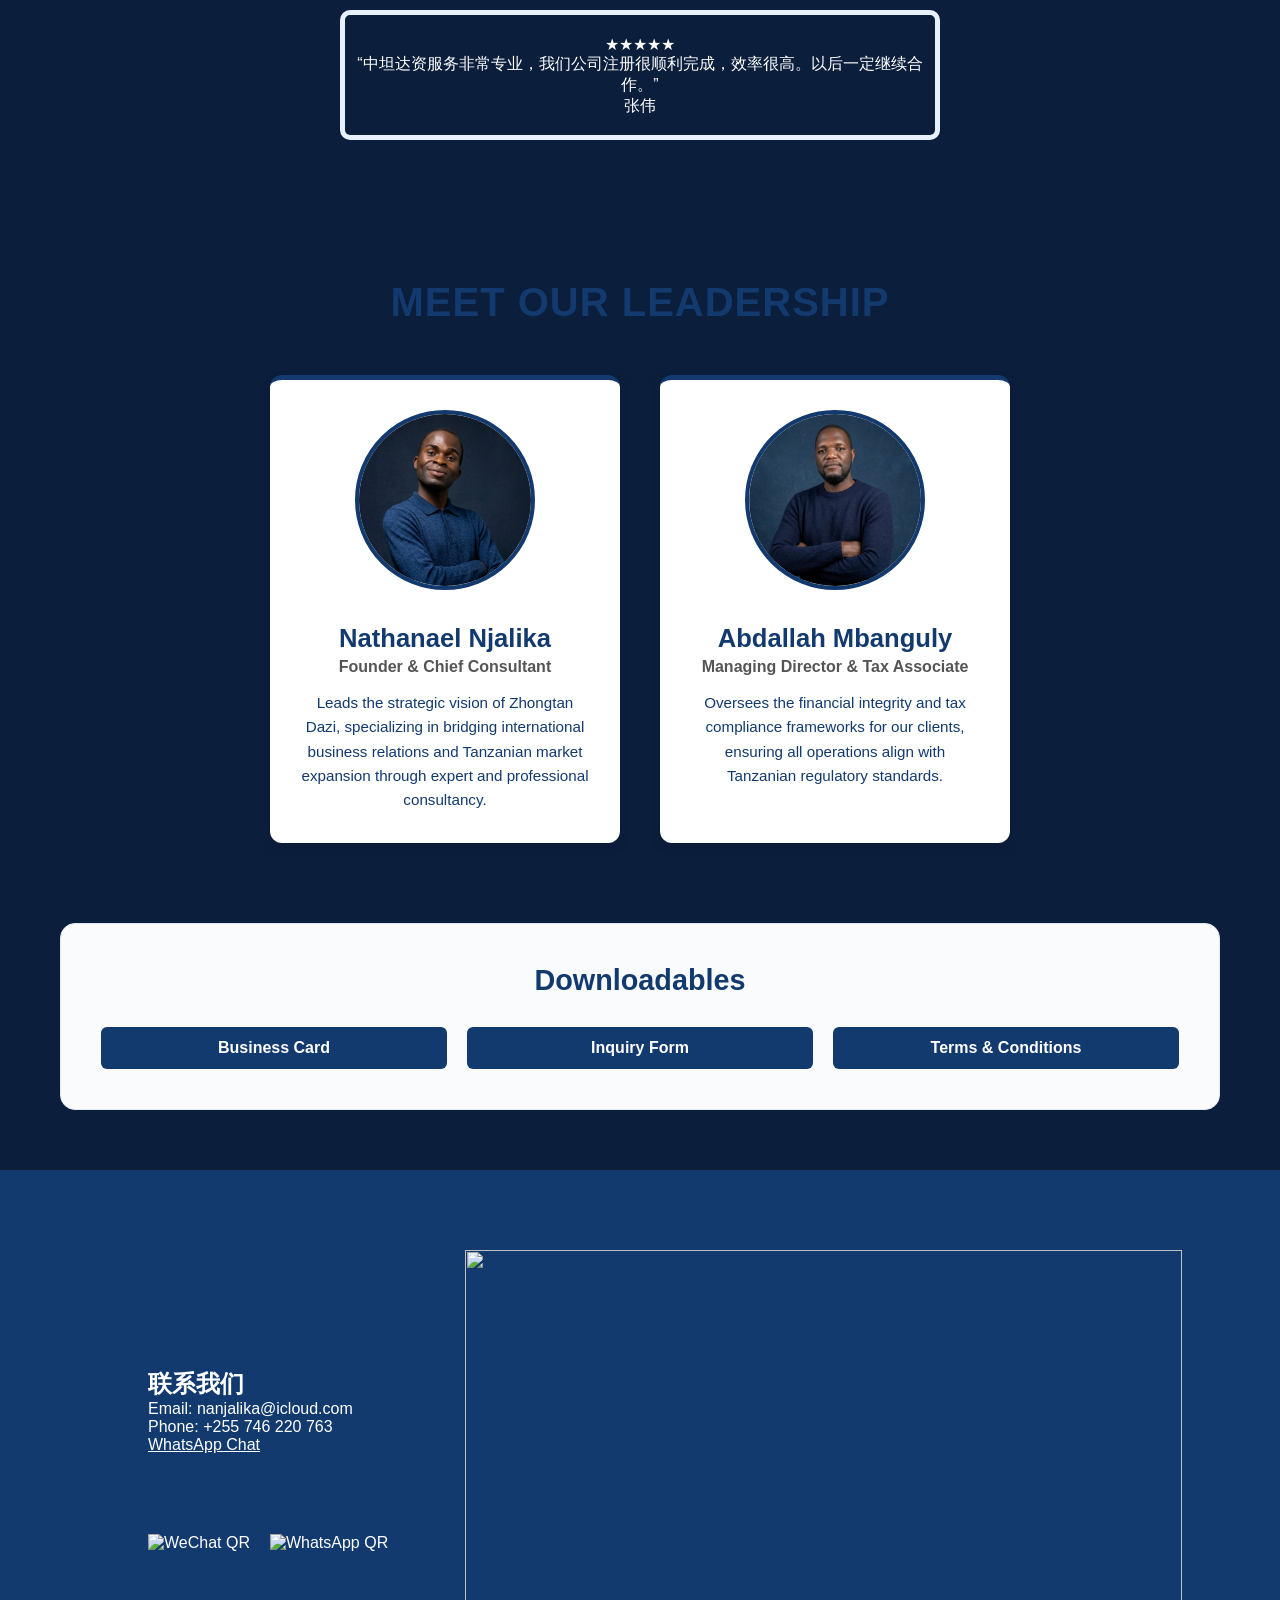
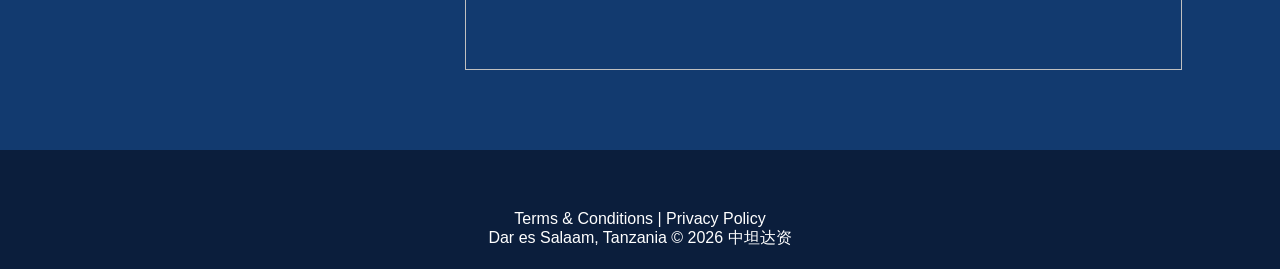
==== commit a84ba17f: "Update index.html" ====
--- a/index.html
+++ b/index.html
@@ -25,7 +25,6 @@
         :root {
             --primary-blue: #123a6f;
             --text-black: #1a1a1a;
-            --bg-white: #ffffff;
             --shadow: 0 4px 12px rgba(0, 0, 0, 0.1);
         }
 
@@ -57,7 +56,7 @@
         }
 
         .member-card {
-            background: var(--bg-white);
+            background: white;
             border-radius: 12px;
             box-shadow: var(--shadow);
             width: 350px;
@@ -77,7 +76,7 @@
             border-radius: 50%;
             object-fit: cover;
             margin-bottom: 20px;
-            border: 4px solid #f0f0f0;
+            border: 4px solid var(--primary-blue);
         }
 
         .member-name {
@@ -96,7 +95,7 @@
         .member-desc {
             font-size: 0.95rem;
             line-height: 1.6;
-            color: var(--text-black);
+            color: var(--primary-blue);
         }
 
         /* Downloadables Section */
@@ -287,26 +286,26 @@
         
         <div class="member-card">
             <img src="images/nathanael.png" alt="Nathanael" class="member-photo">
-            <h3 class="member-name">Nathanael N.</h3>
+            <h3 class="member-name">Nathanael Njalika</h3>
             <span class="member-position">
-                <span lang="en">Managing Director & Founder</span>
-                <span lang="zh">董事总经理兼创始人</span>
+                <span lang="en">Founder & Chief Consultant</span>
+                <span lang="zh">创始人兼首席顾问</span>
             </span>
             <p class="member-desc">
-                <span lang="en">Nathanael leads the strategic vision of Zhongtan Hengda, specializing in bridging international business relations and Tanzanian market expansion through expert consultancy.</span>
+                <span lang="en">Leads the strategic vision of Zhongtan Dazi, specializing in bridging international business relations and Tanzanian market expansion through expert and professional consultancy.</span>
                 <span lang="zh">Nathanael 领导中坦恒达的战略愿景，专门通过专家咨询架起国际业务关系与坦桑尼亚市场扩张的桥梁。</span>
             </p>
         </div>
 
         <div class="member-card">
             <img src="images/abdallah.png" alt="Abdallah" class="member-photo">
-            <h3 class="member-name">Abdallah M.</h3>
+            <h3 class="member-name">Abdallah Mbanguly</h3>
             <span class="member-position">
-                <span lang="en">Finance & Tax Director</span>
+                <span lang="en">Managing Director & Tax Associate</span>
                 <span lang="zh">财务与税务总监</span>
             </span>
             <p class="member-desc">
-                <span lang="en">Abdalla oversees the financial integrity and tax compliance frameworks for our clients, ensuring all operations align with Tanzanian regulatory standards.</span>
+                <span lang="en">Oversees the financial integrity and tax compliance frameworks for our clients, ensuring all operations align with Tanzanian regulatory standards.</span>
                 <span lang="zh">Abdalla 负责监督客户的财务诚信和税务合规框架，确保所有业务均符合坦桑尼亚监管标准。</span>
             </p>
         </div>
@@ -315,7 +314,7 @@
 
     <div class="downloads-box">
         <h3 class="downloads-title">
-            <span lang="en">Resources & Documents</span>
+            <span lang="en">Downloadables</span>
             <span lang="zh">资源与文档</span>
         </h3>
         <div class="download-grid">
@@ -323,17 +322,13 @@
                 <span lang="en">Business Card</span>
                 <span lang="zh">名片下载</span>
             </a>
-            <a href="inquiry-form.pdf" download class="btn-download">
+            <a href="images/inquiry-form.png" download class="btn-download">
                 <span lang="en">Inquiry Form</span>
                 <span lang="zh">咨询表</span>
             </a>
             <a href="terms-and-conditions.pdf" download class="btn-download">
                 <span lang="en">Terms & Conditions</span>
                 <span lang="zh">条款和条件</span>
-            </a>
-            <a href="service-costs.pdf" download class="btn-download">
-                <span lang="en">Service Costs</span>
-                <span lang="zh">服务费用</span>
             </a>
         </div>
     </div>
